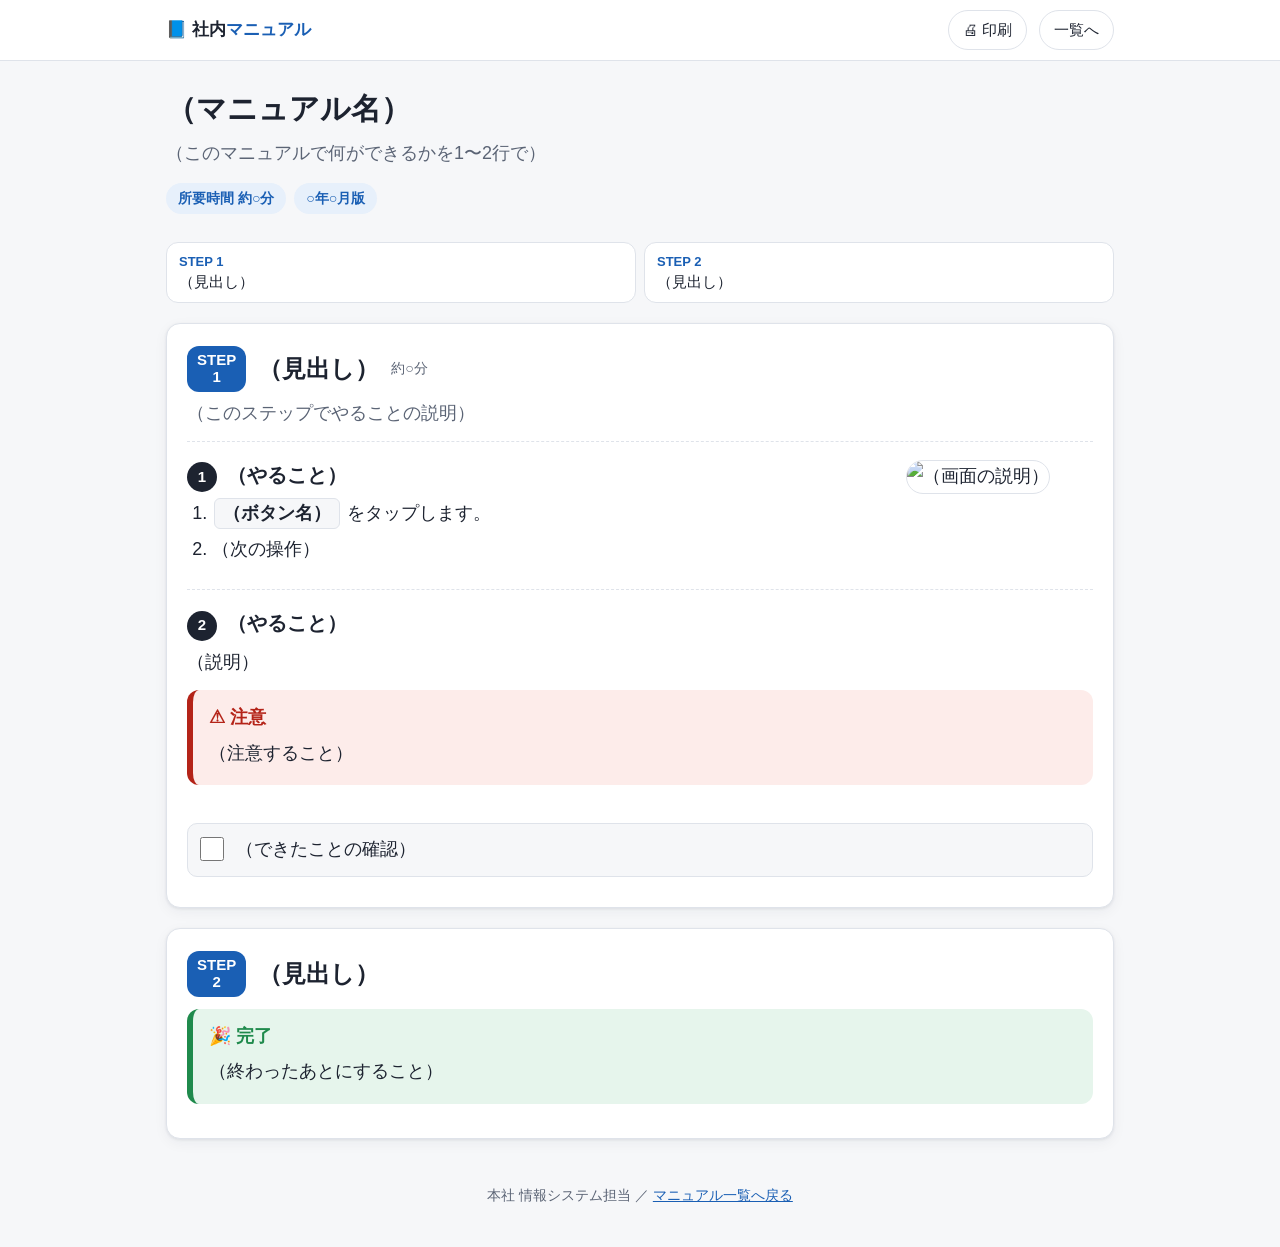
==== _template/index.html @ 0ac0bb73 "社内マニュアル（機種変更マニュアル）を追加 Co-Authored-By: Claude Opus 5.5 <noreply@anthropic.com>" ====
<!doctype html>
<html lang="ja">
<head>
<meta charset="utf-8">
<meta name="viewport" content="width=device-width, initial-scale=1">
<meta name="robots" content="noindex, nofollow">
<title>（マニュアル名）</title>
<link rel="stylesheet" href="../assets/style.css">
</head>
<body>
<!--
  ▼ 新しいマニュアルの作り方 ▼
  1. この「_template」フォルダをコピーし、英数字の名前に変える（例：wifi-settei）
  2. 下の「（ ）」の部分を書きかえる
  3. 手順（<div class="step"> … </div>）は、必要な数だけコピーして増やす
  4. スクリーンショットは同じフォルダに「images」フォルダを作って入れ、
     <figure class="shot"> の中を <img src="images/01.png" alt="説明"> にする
  5. トップの index.html にカードを1つ追加する
-->
<header class="site-head">
  <div class="wrap">
    <a class="logo" href="../index.html">📘 社内<span>マニュアル</span></a>
    <span class="spacer"></span>
    <button class="btn-ghost no-print" id="print-page" type="button">🖨 印刷</button>
    <a class="btn-ghost no-print" href="../index.html">一覧へ</a>
  </div>
</header>

<main class="wrap">
  <div class="hero">
    <h1>（マニュアル名）</h1>
    <p>（このマニュアルで何ができるかを1〜2行で）</p>
    <div class="meta"><span class="chip">所要時間 約○分</span><span class="chip">○年○月版</span></div>
  </div>

  <ul class="toc no-print">
    <li><a href="#s1"><b>STEP 1</b>（見出し）</a></li>
    <li><a href="#s2"><b>STEP 2</b>（見出し）</a></li>
  </ul>

  <section class="section" id="s1">
    <h2><span class="num">STEP<br>1</span>（見出し）<span class="time">約○分</span></h2>
    <p class="lead">（このステップでやることの説明）</p>

    <!-- 手順1つ分（画像あり） -->
    <div class="step">
      <div>
        <h3><span class="n">1</span>（やること）</h3>
        <ol>
          <li><span class="k">（ボタン名）</span> をタップします。</li>
          <li>（次の操作）</li>
        </ol>
      </div>
      <figure class="shot">
        <img src="images/01.png" alt="（画面の説明）">
      </figure>
    </div>

    <!-- 手順1つ分（画像なし） -->
    <div class="step no-shot">
      <div>
        <h3><span class="n">2</span>（やること）</h3>
        <p>（説明）</p>
        <div class="box warn"><span class="ttl">⚠ 注意</span><p>（注意すること）</p></div>
      </div>
    </div>

    <ul class="check">
      <li><label><input type="checkbox" id="c1-1"><span>（できたことの確認）</span></label></li>
    </ul>
  </section>

  <section class="section" id="s2">
    <h2><span class="num">STEP<br>2</span>（見出し）</h2>
    <div class="box ok"><span class="ttl">🎉 完了</span><p>（終わったあとにすること）</p></div>
  </section>
</main>

<footer class="site-foot">本社 情報システム担当 ／ <a href="../index.html">マニュアル一覧へ戻る</a></footer>
<script src="../assets/manual.js"></script>
</body>
</html>
---- assets/style.css ----
/* =========================================================
   社内マニュアル 共通スタイル
   ・文字は大きめ、ボタンは押しやすく
   ・オレンジ＝古いスマホ／青＝新しいスマホ
   ========================================================= */
:root {
  --bg: #f6f7f9;
  --card: #ffffff;
  --text: #1d2330;
  --sub: #5b6475;
  --line: #dfe3ea;
  --brand: #1a5fb4;
  --brand-soft: #e7f0fb;
  --old: #d9640b;        /* 古いスマホ */
  --old-soft: #fff1e5;
  --new: #1a5fb4;        /* 新しいスマホ */
  --new-soft: #e7f0fb;
  --ok: #1f8a4c;
  --ok-soft: #e6f5ec;
  --warn: #b42318;
  --warn-soft: #fdecea;
  --tap: #e5262a;
  --radius: 14px;
  --shadow: 0 1px 3px rgba(20, 30, 50, .08), 0 4px 14px rgba(20, 30, 50, .05);
}
@media (prefers-color-scheme: dark) {
  :root:not([data-theme="light"]) {
    --bg: #14171d; --card: #1d222b; --text: #e8ebf1; --sub: #a3abba; --line: #333a46;
    --brand: #6ea8f0; --brand-soft: #1e2b3d;
    --old: #f39a4f; --old-soft: #33261b; --new: #6ea8f0; --new-soft: #1e2b3d;
    --ok: #5fcf8e; --ok-soft: #19302a; --warn: #f2867d; --warn-soft: #3a2020;
    --shadow: none;
  }
}
:root[data-theme="dark"] {
  --bg: #14171d; --card: #1d222b; --text: #e8ebf1; --sub: #a3abba; --line: #333a46;
  --brand: #6ea8f0; --brand-soft: #1e2b3d;
  --old: #f39a4f; --old-soft: #33261b; --new: #6ea8f0; --new-soft: #1e2b3d;
  --ok: #5fcf8e; --ok-soft: #19302a; --warn: #f2867d; --warn-soft: #3a2020;
  --shadow: none;
}

* { box-sizing: border-box; }
html { scroll-behavior: smooth; scroll-padding-top: 76px; }
body {
  margin: 0;
  background: var(--bg);
  color: var(--text);
  font-family: "BIZ UDPGothic", "Hiragino Kaku Gothic ProN", "Yu Gothic UI", "Meiryo", sans-serif;
  font-size: 18px;
  line-height: 1.75;
  -webkit-text-size-adjust: 100%;
}
a { color: var(--brand); }
img { max-width: 100%; }
.wrap { max-width: 980px; margin: 0 auto; padding: 0 16px; }

/* ---------- ヘッダー ---------- */
.site-head {
  position: sticky; top: 0; z-index: 10;
  background: var(--card); border-bottom: 1px solid var(--line);
}
.site-head .wrap { display: flex; align-items: center; gap: 12px; min-height: 60px; }
.site-head .logo { white-space: nowrap; font-weight: 700; text-decoration: none; color: var(--text); font-size: 17px; }
.site-head .logo span { color: var(--brand); }
.site-head .spacer { flex: 1; }
.btn-ghost {
  border: 1px solid var(--line); background: var(--card); color: var(--text);
  font: inherit; font-size: 15px; padding: 6px 14px; border-radius: 999px; cursor: pointer; text-decoration: none; white-space: nowrap;
}
.btn-ghost:hover { border-color: var(--brand); }

/* ---------- タイトル ---------- */
.hero { padding: 28px 0 8px; }
.hero h1 { font-size: 30px; line-height: 1.35; margin: 0 0 8px; }
.hero p { margin: 0; color: var(--sub); }
.meta { display: flex; flex-wrap: wrap; gap: 8px; margin-top: 14px; }
.chip {
  display: inline-block; font-size: 14px; padding: 3px 12px; border-radius: 999px;
  background: var(--brand-soft); color: var(--brand); font-weight: 700;
}

/* ---------- 目次（ステップ） ---------- */
.toc {
  display: grid; grid-template-columns: repeat(auto-fit, minmax(125px, 1fr)); gap: 8px;
  margin: 20px 0; padding: 0; list-style: none;
}
.toc a {
  display: block; text-decoration: none; color: var(--text);
  background: var(--card); border: 1px solid var(--line); border-radius: 12px;
  padding: 10px 12px; font-size: 15px; line-height: 1.4; height: 100%;
}
.toc a b { display: block; color: var(--brand); font-size: 13px; }
.toc a.done { border-color: var(--ok); background: var(--ok-soft); }
.toc a.done b::after { content: " ✔"; color: var(--ok); }

/* ---------- セクション ---------- */
.section {
  background: var(--card); border-radius: var(--radius); box-shadow: var(--shadow);
  border: 1px solid var(--line); padding: 22px 20px; margin: 20px 0;
}
.section > h2 {
  display: flex; align-items: center; gap: 12px; flex-wrap: wrap;
  font-size: 24px; line-height: 1.4; margin: 0 0 6px;
}
.section > h2 .num {
  flex: none; display: inline-grid; place-items: center;
  min-width: 46px; height: 46px; padding: 0 10px; border-radius: 12px;
  background: var(--brand); color: #fff; font-size: 15px; line-height: 1.1; text-align: center;
}
.section > h2 .time { font-size: 14px; font-weight: 400; color: var(--sub); }
.section > .lead { color: var(--sub); margin: 0 0 12px; }

/* ---------- 手順（1つの操作＝1ブロック） ---------- */
.step {
  display: grid; grid-template-columns: 1fr 230px; gap: 20px; align-items: start;
  padding: 18px 0; border-top: 1px dashed var(--line);
}
.step.no-shot { grid-template-columns: 1fr; }
.step h3 { font-size: 20px; margin: 0 0 6px; line-height: 1.5; display: flex; gap: 10px; align-items: baseline; flex-wrap: wrap; }
.step h3 .n {
  flex: none; display: inline-grid; place-items: center; width: 30px; height: 30px; border-radius: 50%;
  background: var(--text); color: var(--card); font-size: 15px;
}
.step ol, .step ul { margin: 6px 0; padding-left: 1.4em; }
.step li { margin: 4px 0; }
.step p { margin: 6px 0; }
.k { /* 画面のボタン名 */
  display: inline-block; font-weight: 700; padding: 0 8px; margin: 0 2px; border-radius: 6px;
  background: var(--bg); border: 1px solid var(--line); line-height: 1.6;
}
.who { /* どちらのスマホで操作するか */
  display: inline-block; font-size: 14px; font-weight: 700; padding: 2px 10px; border-radius: 6px; color: #fff; white-space: nowrap;
}
.who.old { background: var(--old); }
.who.new { background: var(--new); }
.who.both { background: linear-gradient(90deg, var(--old) 50%, var(--new) 50%); }

@media (max-width: 680px) {
  .hero h1 { font-size: 25px; }
  .step { grid-template-columns: 1fr; }
  .step .shot { justify-self: center; }
  .section { padding: 18px 14px; }
  .site-head .wrap { gap: 6px; }
  .btn-ghost { font-size: 13px; padding: 5px 10px; }
}

/* ---------- 注意・ヒント ---------- */
.box { border-radius: 12px; padding: 12px 16px; margin: 12px 0; border-left: 6px solid; }
.box p { margin: 4px 0; }
.box ul { margin: 4px 0; padding-left: 1.3em; }
.box .ttl { font-weight: 700; display: block; }
.box.warn { background: var(--warn-soft); border-color: var(--warn); }
.box.warn .ttl { color: var(--warn); }
.box.ok { background: var(--ok-soft); border-color: var(--ok); }
.box.ok .ttl { color: var(--ok); }
.box.info { background: var(--brand-soft); border-color: var(--brand); }
.box.info .ttl { color: var(--brand); }
.box.hq { background: var(--bg); border: 2px dashed var(--sub); border-left-width: 2px; }

/* ---------- チェックリスト ---------- */
.check { list-style: none; padding: 0 !important; margin: 8px 0; }
.check li { margin: 0 0 8px !important; }
.check label {
  display: flex; gap: 12px; align-items: flex-start; cursor: pointer;
  background: var(--bg); border: 1px solid var(--line); border-radius: 10px; padding: 10px 12px;
}
.check input { width: 24px; height: 24px; margin: 3px 0 0; flex: none; accent-color: var(--ok); }
.check input:checked + span { color: var(--sub); text-decoration: line-through; }
.check label:has(input:checked) { background: var(--ok-soft); border-color: var(--ok); }

/* ---------- 用意するもの ---------- */
.items { display: grid; grid-template-columns: repeat(auto-fit, minmax(190px, 1fr)); gap: 10px; margin: 10px 0; }
.items div { background: var(--bg); border: 1px solid var(--line); border-radius: 12px; padding: 12px; font-size: 16px; line-height: 1.5; }
.items .ic { font-size: 28px; display: block; }

/* ---------- 困ったとき ---------- */
details { border: 1px solid var(--line); border-radius: 10px; margin: 8px 0; background: var(--bg); }
summary { cursor: pointer; padding: 12px 14px; font-weight: 700; }
details > div { padding: 0 16px 12px; }

/* ---------- 一覧ページのカード ---------- */
.search { width: 100%; font: inherit; padding: 12px 16px; border: 1px solid var(--line); border-radius: 12px; background: var(--card); color: var(--text); }
.cards { display: grid; grid-template-columns: repeat(auto-fill, minmax(270px, 1fr)); gap: 14px; margin: 18px 0 40px; }
.card {
  display: flex; flex-direction: column; gap: 6px; text-decoration: none; color: var(--text);
  background: var(--card); border: 1px solid var(--line); border-radius: var(--radius); padding: 18px; box-shadow: var(--shadow);
}
.card:hover { border-color: var(--brand); }
.card .cat { font-size: 13px; color: var(--brand); font-weight: 700; }
.card h2 { font-size: 20px; margin: 0; line-height: 1.4; }
.card p { margin: 0; color: var(--sub); font-size: 15px; line-height: 1.6; }
.card .foot { margin-top: auto; padding-top: 8px; font-size: 13px; color: var(--sub); }
.card.soon { opacity: .55; pointer-events: none; }

.site-foot { color: var(--sub); font-size: 14px; padding: 24px 0 40px; text-align: center; }

/* =========================================================
   スマホ画面のイメージ（スクリーンショット代わり）
   実機のスクリーンショットに差し替える場合は
   <figure class="shot"> の中を <img src="..."> にするだけでOK
   ========================================================= */
.shot { margin: 0; text-align: center; }
.shot figcaption { font-size: 14px; margin-bottom: 6px; }
.shot img { width: 220px; border-radius: 22px; border: 1px solid var(--line); }
.phone {
  width: 220px; height: 420px; margin: 0 auto; position: relative; overflow: hidden;
  border: 9px solid #1f2229; border-radius: 30px; background: #fff; color: #1f2229;
  font-family: "Yu Gothic UI", "Meiryo", sans-serif; font-size: 12px; line-height: 1.45; text-align: left;
  box-shadow: 0 6px 16px rgba(0,0,0,.15);
}
.phone.old { border-color: #3a2a1d; }
.phone .sb { display: flex; justify-content: space-between; padding: 4px 12px 2px; font-size: 10px; color: #666; }
.phone .app { padding: 8px 12px; font-weight: 700; font-size: 14px; border-bottom: 1px solid #eee; display: flex; align-items: center; gap: 6px; }
.phone .app.line { background: #06c755; color: #fff; border: 0; }
.phone .body { padding: 10px 12px; }
.phone .big { font-size: 17px; font-weight: 700; margin: 14px 0 6px; line-height: 1.35; }
.phone .muted { color: #777; font-size: 11px; }
.phone .row { padding: 9px 10px; border-bottom: 1px solid #f0f0f0; display: flex; align-items: center; gap: 8px; }
.phone .row .ico { width: 22px; height: 22px; border-radius: 6px; background: #e8ecf3; flex: none; display: grid; place-items: center; font-size: 12px; }
.phone .row small { display: block; color: #888; font-size: 10px; }
.phone .pill {
  display: block; text-align: center; padding: 8px 10px; margin: 8px 0; border-radius: 999px;
  background: #1a5fb4; color: #fff; font-weight: 700;
}
.phone .pill.line { background: #06c755; }
.phone .pill.light { background: #eef2f8; color: #1a5fb4; }
.phone .bottom { position: absolute; left: 12px; right: 12px; bottom: 14px; }
.phone .bottom.split { display: flex; justify-content: space-between; align-items: center; }
.phone .tabs { position: absolute; left: 0; right: 0; bottom: 0; display: flex; border-top: 1px solid #eee; background: #fafafa; }
.phone .tabs span { flex: 1; text-align: center; padding: 8px 0; font-size: 10px; color: #888; }
.phone .tabs span.on { color: #1f2229; font-weight: 700; }
.phone .center { text-align: center; }
.phone .qr {
  width: 110px; height: 110px; margin: 10px auto; background:
    conic-gradient(from 90deg at 2px 2px, #0000 25%, #1f2229 0) 0 0/14px 14px,
    repeating-linear-gradient(45deg, #1f2229 0 4px, #fff 4px 9px);
  border: 8px solid #fff; outline: 2px solid #1f2229;
}
.phone .cam {
  width: 130px; height: 130px; margin: 14px auto; border-radius: 12px; background: #2a2e36; position: relative;
}
.phone .cam::before { content: ""; position: absolute; inset: 22px; border: 3px solid #fff; border-radius: 10px; }
.phone .tick { display: inline-grid; place-items: center; width: 16px; height: 16px; border-radius: 4px; background: #1a5fb4; color: #fff; font-size: 10px; flex: none; }
.phone .bar { height: 8px; background: #e8ecf3; border-radius: 99px; overflow: hidden; margin: 10px 0 4px; }
.phone .bar i { display: block; height: 100%; width: 62%; background: #1a5fb4; }
.phone .avatar { width: 26px; height: 26px; border-radius: 50%; background: #9db8e0; display: inline-block; }
.phone .grid { display: grid; grid-template-columns: repeat(3, 1fr); gap: 3px; margin-top: 8px; }
.phone .grid i { aspect-ratio: 1; background: #cfd9e6; border-radius: 2px; }
.phone .grid i:nth-child(3n) { background: #e7d6c3; }
.phone .grid i:nth-child(4n) { background: #c9e2cf; }
.phone .input { border: 1px solid #ccd; border-radius: 6px; padding: 7px 8px; margin: 6px 0; color: #999; }
.phone .dots { display: flex; justify-content: center; gap: 8px; margin: 14px 0; }
.phone .dots i { width: 14px; height: 14px; border-radius: 50%; border: 2px solid #1f2229; }
.phone .dots i.f { background: #1f2229; }

/* タップする場所（赤い枠） */
.phone .tap { outline: 3px solid var(--tap); outline-offset: 1px; border-radius: 8px; position: relative; animation: blink 1.6s ease-in-out infinite; }
.phone .tap::after {
  content: "タップ"; position: absolute; right: -2px; top: -14px;
  background: var(--tap); color: #fff; font-size: 9px; font-weight: 700; padding: 1px 6px; border-radius: 99px; line-height: 1.5;
}
.phone .tap.lbl-left::after { right: auto; left: -2px; }
@keyframes blink { 50% { outline-color: rgba(229, 38, 42, .35); } }
@media (prefers-reduced-motion: reduce) { .phone .tap { animation: none; } }

/* ---------- 印刷 ---------- */
@media print {
  body { background: #fff; font-size: 13px; }
  .site-head, .toc, .no-print { display: none !important; }
  .section { box-shadow: none; break-inside: auto; padding: 10px 0; border: 0; border-top: 2px solid #000; border-radius: 0; }
  .step { break-inside: avoid; grid-template-columns: 1fr 170px; }
  .phone { width: 160px; height: 305px; font-size: 9px; box-shadow: none; transform: none; }
  .phone .tap { animation: none; }
  details { border: 0; } details > div { display: block; }
}
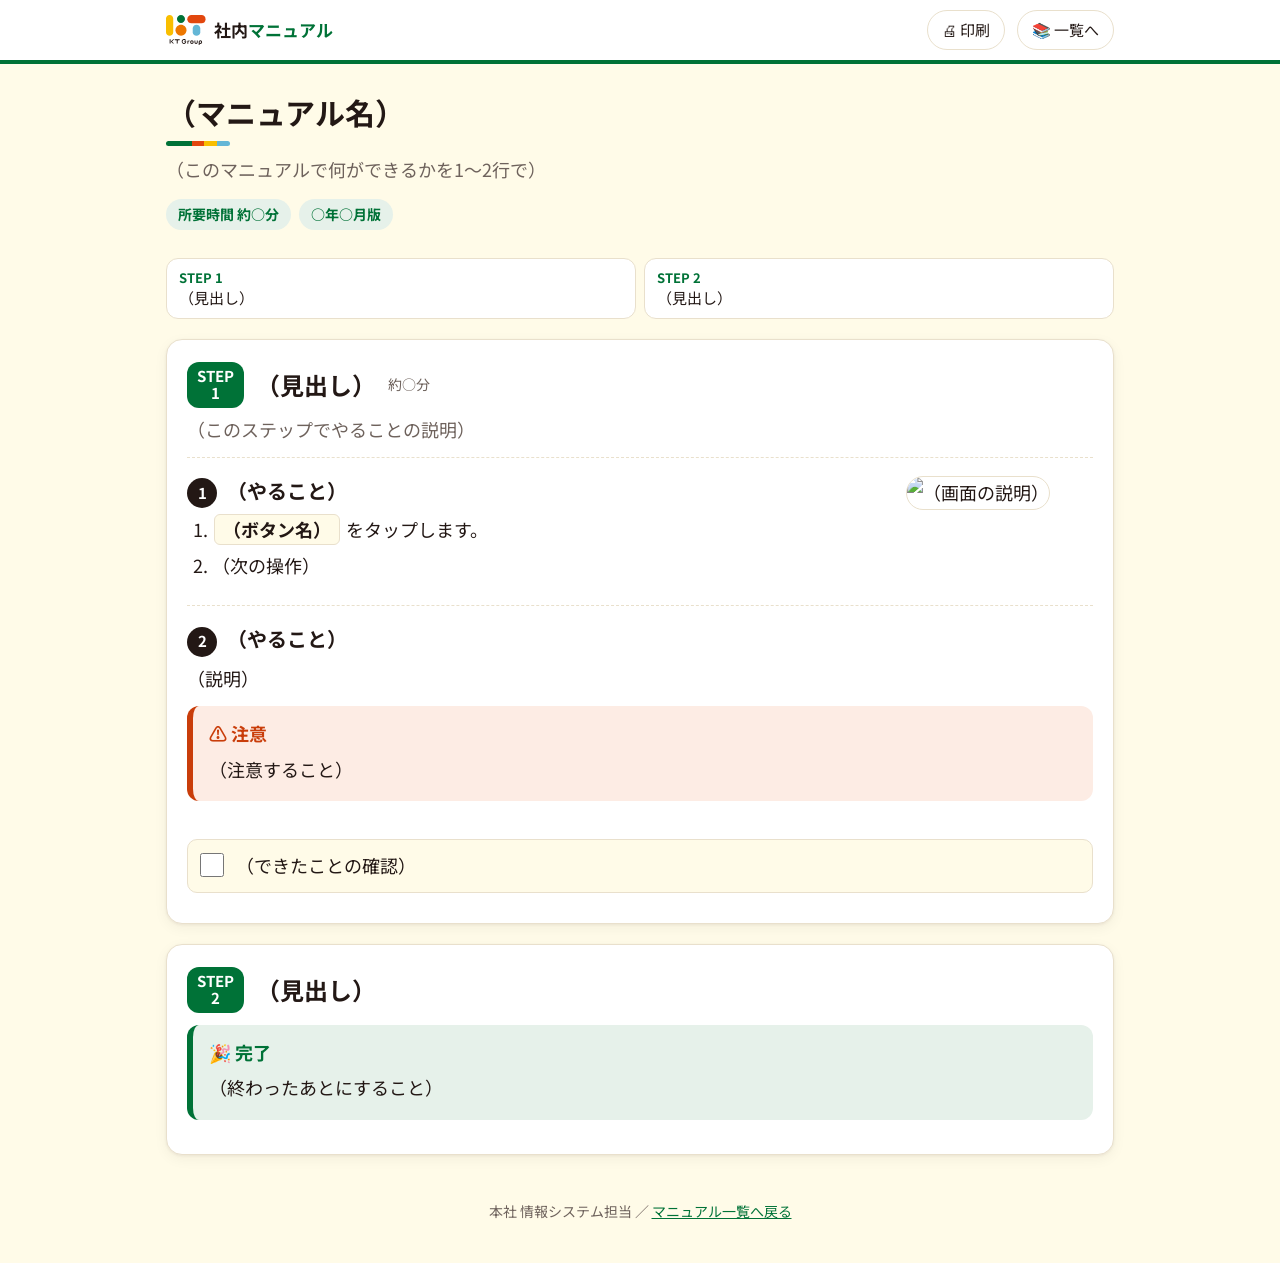
==== commit 45600975: "サイト全体を会社の色（KTカラー）に変更し、ロゴとアイコンを追加 - 背景クリーム・メイン緑・強調の朱、文字は Noto Sans JP（会社のホームページと同じ） - ヘッダーに KTグループのロゴ" ====
--- a/_template/index.html
+++ b/_template/index.html
@@ -5,24 +5,24 @@
 <meta name="viewport" content="width=device-width, initial-scale=1">
 <meta name="robots" content="noindex, nofollow">
 <title>（マニュアル名）</title>
-<link rel="stylesheet" href="../assets/style.css">
+<link rel="stylesheet" href="../../assets/style.css">
 </head>
 <body>
 <!--
   ▼ 新しいマニュアルの作り方 ▼
-  1. この「_template」フォルダをコピーし、英数字の名前に変える（例：wifi-settei）
+  1. この「_template」フォルダを「manuals」フォルダの中にコピーし、英数字の名前に変える（例：manuals/virusbuster-koshin）
   2. 下の「（ ）」の部分を書きかえる
   3. 手順（<div class="step"> … </div>）は、必要な数だけコピーして増やす
-  4. スクリーンショットは同じフォルダに「images」フォルダを作って入れ、
+  4. 画面写真はそのフォルダの中に「images」フォルダを作って入れ、
      <figure class="shot"> の中を <img src="images/01.png" alt="説明"> にする
   5. トップの index.html にカードを1つ追加する
 -->
 <header class="site-head">
   <div class="wrap">
-    <a class="logo" href="../index.html">📘 社内<span>マニュアル</span></a>
+    <a class="logo" href="../../index.html"><img class="logo-img" src="../../assets/kt-logo.svg" alt="KTグループ">社内<span>マニュアル</span></a>
     <span class="spacer"></span>
     <button class="btn-ghost no-print" id="print-page" type="button">🖨 印刷</button>
-    <a class="btn-ghost no-print" href="../index.html">一覧へ</a>
+    <a class="btn-ghost no-print" href="../../index.html">📚 一覧へ</a>
   </div>
 </header>
 
@@ -76,7 +76,7 @@
   </section>
 </main>
 
-<footer class="site-foot">本社 情報システム担当 ／ <a href="../index.html">マニュアル一覧へ戻る</a></footer>
-<script src="../assets/manual.js"></script>
+<footer class="site-foot">本社 情報システム担当 ／ <a href="../../index.html">マニュアル一覧へ戻る</a></footer>
+<script src="../../assets/manual.js"></script>
 </body>
 </html>
--- a/assets/style.css
+++ b/assets/style.css
@@ -3,40 +3,50 @@
    ・文字は大きめ、ボタンは押しやすく
    ・オレンジ＝古いスマホ／青＝新しいスマホ
    ========================================================= */
+@import url("https://fonts.googleapis.com/css2?family=Noto+Sans+JP:wght@400;700&family=Outfit:wght@500;700&display=swap");
+
+/* 会社の色（KTカラー：https://kt-group.jp と同じ）
+   緑 #007237（メイン）／朱 #E2470E（強調）／黄 #F9BE00・オレンジ #ED7700・水色 #64B6D6（区分け） */
 :root {
-  --bg: #f6f7f9;
+  --bg: #FFFBE8;         /* クリーム色 */
   --card: #ffffff;
-  --text: #1d2330;
-  --sub: #5b6475;
-  --line: #dfe3ea;
-  --brand: #1a5fb4;
-  --brand-soft: #e7f0fb;
-  --old: #d9640b;        /* 古いスマホ */
-  --old-soft: #fff1e5;
-  --new: #1a5fb4;        /* 新しいスマホ */
-  --new-soft: #e7f0fb;
-  --ok: #1f8a4c;
-  --ok-soft: #e6f5ec;
-  --warn: #b42318;
-  --warn-soft: #fdecea;
-  --tap: #e5262a;
-  --radius: 14px;
-  --shadow: 0 1px 3px rgba(20, 30, 50, .08), 0 4px 14px rgba(20, 30, 50, .05);
+  --text: #231815;
+  --sub: #6E625C;
+  --line: #e9e0cc;
+  --brand: #007237;      /* 緑 */
+  --brand-soft: #e6f1ea;
+  --accent: #E2470E;     /* 朱 */
+  --old: #C96300;        /* 古い機器（KTオレンジ。白い文字が読める濃さ） */
+  --old-soft: #fff1e0;
+  --new: #2A7FA6;        /* 新しい機器（KT水色。白い文字が読める濃さ） */
+  --new-soft: #e5f3f9;
+  --info: #2A7FA6;
+  --info-soft: #e5f3f9;
+  --ok: #007237;
+  --ok-soft: #e6f1ea;
+  --warn: #C93D0A;       /* 朱（文字が読める濃さ） */
+  --warn-soft: #fdece4;
+  --tap: #E2470E;
+  --c-green: #007237; --c-orange: #ED7700; --c-yellow: #F9BE00; --c-sky: #64B6D6;
+  --radius: 16px;
+  --shadow: 0 1px 3px rgba(35, 24, 21, .06), 0 4px 14px rgba(35, 24, 21, .05);
 }
 @media (prefers-color-scheme: dark) {
   :root:not([data-theme="light"]) {
-    --bg: #14171d; --card: #1d222b; --text: #e8ebf1; --sub: #a3abba; --line: #333a46;
-    --brand: #6ea8f0; --brand-soft: #1e2b3d;
-    --old: #f39a4f; --old-soft: #33261b; --new: #6ea8f0; --new-soft: #1e2b3d;
-    --ok: #5fcf8e; --ok-soft: #19302a; --warn: #f2867d; --warn-soft: #3a2020;
+    --bg: #1a1714; --card: #24201c; --text: #f3ece4; --sub: #b3a89f; --line: #3b342d;
+    --brand: #4fbf7f; --brand-soft: #18301f; --accent: #ff7a45;
+    --old: #f39a4f; --old-soft: #33261b; --new: #6cc0e0; --new-soft: #17303a;
+    --info: #6cc0e0; --info-soft: #17303a;
+    --ok: #4fbf7f; --ok-soft: #18301f; --warn: #ff8a5c; --warn-soft: #3a2218; --tap: #ff7a45;
     --shadow: none;
   }
 }
 :root[data-theme="dark"] {
-  --bg: #14171d; --card: #1d222b; --text: #e8ebf1; --sub: #a3abba; --line: #333a46;
-  --brand: #6ea8f0; --brand-soft: #1e2b3d;
-  --old: #f39a4f; --old-soft: #33261b; --new: #6ea8f0; --new-soft: #1e2b3d;
-  --ok: #5fcf8e; --ok-soft: #19302a; --warn: #f2867d; --warn-soft: #3a2020;
+  --bg: #1a1714; --card: #24201c; --text: #f3ece4; --sub: #b3a89f; --line: #3b342d;
+  --brand: #4fbf7f; --brand-soft: #18301f; --accent: #ff7a45;
+  --old: #f39a4f; --old-soft: #33261b; --new: #6cc0e0; --new-soft: #17303a;
+  --info: #6cc0e0; --info-soft: #17303a;
+  --ok: #4fbf7f; --ok-soft: #18301f; --warn: #ff8a5c; --warn-soft: #3a2218; --tap: #ff7a45;
   --shadow: none;
 }
 
@@ -46,7 +56,7 @@
   margin: 0;
   background: var(--bg);
   color: var(--text);
-  font-family: "BIZ UDPGothic", "Hiragino Kaku Gothic ProN", "Yu Gothic UI", "Meiryo", sans-serif;
+  font-family: "Noto Sans JP", "BIZ UDPGothic", "Hiragino Kaku Gothic ProN", "Yu Gothic UI", "Meiryo", sans-serif;
   font-size: 18px;
   line-height: 1.75;
   -webkit-text-size-adjust: 100%;
@@ -58,21 +68,24 @@
 /* ---------- ヘッダー ---------- */
 .site-head {
   position: sticky; top: 0; z-index: 10;
-  background: var(--card); border-bottom: 1px solid var(--line);
+  background: var(--card); border-bottom: 4px solid var(--brand);
 }
 .site-head .wrap { display: flex; align-items: center; gap: 12px; min-height: 60px; }
-.site-head .logo { white-space: nowrap; font-weight: 700; text-decoration: none; color: var(--text); font-size: 17px; }
+.site-head .logo { white-space: nowrap; font-weight: 700; text-decoration: none; color: var(--text); font-size: 17px; display: inline-flex; align-items: center; }
+.site-head .logo-img { height: 30px; width: auto; display: block; margin-right: 8px; }
 .site-head .logo span { color: var(--brand); }
 .site-head .spacer { flex: 1; }
 .btn-ghost {
   border: 1px solid var(--line); background: var(--card); color: var(--text);
   font: inherit; font-size: 15px; padding: 6px 14px; border-radius: 999px; cursor: pointer; text-decoration: none; white-space: nowrap;
 }
-.btn-ghost:hover { border-color: var(--brand); }
+.btn-ghost:hover { border-color: var(--brand); color: var(--brand); }
+#reset-check { white-space: normal; text-align: left; border-radius: 14px; }
 
 /* ---------- タイトル ---------- */
 .hero { padding: 28px 0 8px; }
 .hero h1 { font-size: 30px; line-height: 1.35; margin: 0 0 8px; }
+.hero h1::after { content: ""; display: block; width: 64px; height: 5px; border-radius: 99px; margin-top: 8px; background: linear-gradient(90deg, var(--c-green) 0 40%, var(--accent) 40% 60%, var(--c-yellow) 60% 80%, var(--c-sky) 80%); }
 .hero p { margin: 0; color: var(--sub); }
 .meta { display: flex; flex-wrap: wrap; gap: 8px; margin-top: 14px; }
 .chip {
@@ -154,8 +167,8 @@
 .box.warn .ttl { color: var(--warn); }
 .box.ok { background: var(--ok-soft); border-color: var(--ok); }
 .box.ok .ttl { color: var(--ok); }
-.box.info { background: var(--brand-soft); border-color: var(--brand); }
-.box.info .ttl { color: var(--brand); }
+.box.info { background: var(--info-soft); border-color: var(--info); }
+.box.info .ttl { color: var(--info); }
 .box.hq { background: var(--bg); border: 2px dashed var(--sub); border-left-width: 2px; }
 
 /* ---------- チェックリスト ---------- */
@@ -186,12 +199,43 @@
   display: flex; flex-direction: column; gap: 6px; text-decoration: none; color: var(--text);
   background: var(--card); border: 1px solid var(--line); border-radius: var(--radius); padding: 18px; box-shadow: var(--shadow);
 }
-.card:hover { border-color: var(--brand); }
-.card .cat { font-size: 13px; color: var(--brand); font-weight: 700; }
+.card { position: relative; border-top: 6px solid var(--band, var(--c-green)); }
+.card:hover { border-color: var(--brand); border-top-color: var(--band, var(--c-green)); transform: translateY(-2px); }
+.card { transition: transform .15s, border-color .15s; }
+.card .card-ic {
+  display: inline-grid; place-items: center; width: 48px; height: 48px; border-radius: 14px; font-size: 26px; line-height: 1;
+  background: color-mix(in srgb, var(--band, var(--c-green)) 18%, var(--card)); margin-bottom: 4px;
+}
+.card.c-phone { --band: var(--c-sky); }
+.card.c-print { --band: var(--c-orange); }
+.card.c-care  { --band: var(--c-yellow); }
+.card.c-pc    { --band: var(--c-green); }
+.card.soon    { --band: var(--line); }
+@media (prefers-reduced-motion: reduce) { .card, .card:hover { transition: none; transform: none; } }
+.card .cat { font-size: 13px; color: var(--sub); font-weight: 700; }
 .card h2 { font-size: 20px; margin: 0; line-height: 1.4; }
 .card p { margin: 0; color: var(--sub); font-size: 15px; line-height: 1.6; }
 .card .foot { margin-top: auto; padding-top: 8px; font-size: 13px; color: var(--sub); }
 .card.soon { opacity: .55; pointer-events: none; }
+
+/* ---------- 一覧ページの絞り込みボタン（会社の色：緑） ---------- */
+.filters { display: grid; gap: 10px; margin: 14px 0 0; }
+.filters[hidden], .filter-note[hidden] { display: none; }
+.filter-row { display: flex; flex-wrap: wrap; align-items: center; gap: 8px; }
+.filter-label { flex: 0 0 4.2em; font-size: 14px; font-weight: 700; color: var(--sub); }
+.filter-btn {
+  font: inherit; font-size: 15px; line-height: 1.3; min-height: 40px; padding: 7px 14px;
+  border: 1px solid var(--line); border-radius: 999px; background: var(--card); color: var(--text); cursor: pointer;
+}
+.filter-btn:hover { border-color: var(--brand); }
+.filter-btn[aria-pressed="true"] { background: var(--brand); border-color: var(--brand); color: #fff; font-weight: 700; }
+:root[data-theme="dark"] .filter-btn[aria-pressed="true"] { color: #10170f; }
+@media (prefers-color-scheme: dark) { :root:not([data-theme="light"]) .filter-btn[aria-pressed="true"] { color: #10170f; } }
+.filter-btn:focus-visible { outline: 3px solid var(--brand-soft); outline-offset: 2px; }
+.filter-note { margin: 12px 0 0; padding: 10px 14px; border-radius: 12px; background: var(--brand-soft); color: var(--text); font-size: 15px; }
+@media (max-width: 480px) { .filter-label { flex-basis: 100%; } }
+.site-foot .admin-link { margin-top: 8px; font-size: 13px; }
+.site-foot .admin-link a { color: var(--sub); }
 
 .site-foot { color: var(--sub); font-size: 14px; padding: 24px 0 40px; text-align: center; }
 
@@ -261,7 +305,7 @@
   background: var(--tap); color: #fff; font-size: 9px; font-weight: 700; padding: 1px 6px; border-radius: 99px; line-height: 1.5;
 }
 .phone .tap.lbl-left::after { right: auto; left: -2px; }
-@keyframes blink { 50% { outline-color: rgba(229, 38, 42, .35); } }
+@keyframes blink { 50% { outline-color: rgba(226, 71, 14, .35); } }
 @media (prefers-reduced-motion: reduce) { .phone .tap { animation: none; } }
 
 /* ---------- 印刷 ---------- */
@@ -274,3 +318,41 @@
   .phone .tap { animation: none; }
   details { border: 0; } details > div { display: block; }
 }
+
+/* ---------- 説明用のイラスト（SVG） ---------- */
+.illust svg { width: 230px; height: auto; background: #fff; border-radius: 16px; border: 1px solid var(--line); display: block; margin: 0 auto; }
+.illust .t { font-family: "Yu Gothic UI", "Meiryo", sans-serif; font-size: 12px; fill: #1f2229; }
+.illust .t.b { font-weight: 700; font-size: 13px; }
+.illust .t.s { font-size: 11px; }
+.illust .t.sub { fill: #6b7280; }
+.illust .t.red { fill: #E2470E; font-weight: 700; }
+.illust .box-out { fill: #f1f3f6; stroke: #6b7280; stroke-width: 1.5; }
+.illust .box-in { fill: #fff; stroke: #1a5fb4; stroke-width: 1.5; }
+.illust .body { fill: #1f2229; }
+.illust .screen { fill: #dfe8f5; }
+.illust .tray { fill: #c9ced6; stroke: #8a919c; stroke-width: 1; }
+.illust .slot { fill: #eef0f3; stroke: #8a919c; }
+.illust .sim { fill: #fff; stroke: #1f2229; stroke-width: 1.5; }
+.illust .gold { fill: #e3b341; stroke: #a07a1c; }
+.illust .pin { fill: none; stroke: #4b5563; stroke-width: 2; }
+.illust .arrow { fill: none; stroke: #1f2229; stroke-width: 1.5; }
+.illust .ring { fill: none; stroke: #E2470E; stroke-width: 3; }
+@media print { .illust svg { width: 170px; } }
+
+/* ---------- とても狭い画面への対応 ---------- */
+.phone { max-width: 100%; }
+.illust svg, .shot img { max-width: 100%; }
+@media (max-width: 380px) {
+  .wrap { padding: 0 10px; }
+  .section { padding: 16px 10px; }
+  .site-head .logo { font-size: 15px; }
+  #print-page { display: none; }
+}
+
+/* ---------- 暗い画面：明るい色の上は濃い文字にする ---------- */
+@media (prefers-color-scheme: dark) {
+  :root:not([data-theme="light"]) .who,
+  :root:not([data-theme="light"]) .section > h2 .num { color: #1a1714; }
+}
+:root[data-theme="dark"] .who,
+:root[data-theme="dark"] .section > h2 .num { color: #1a1714; }
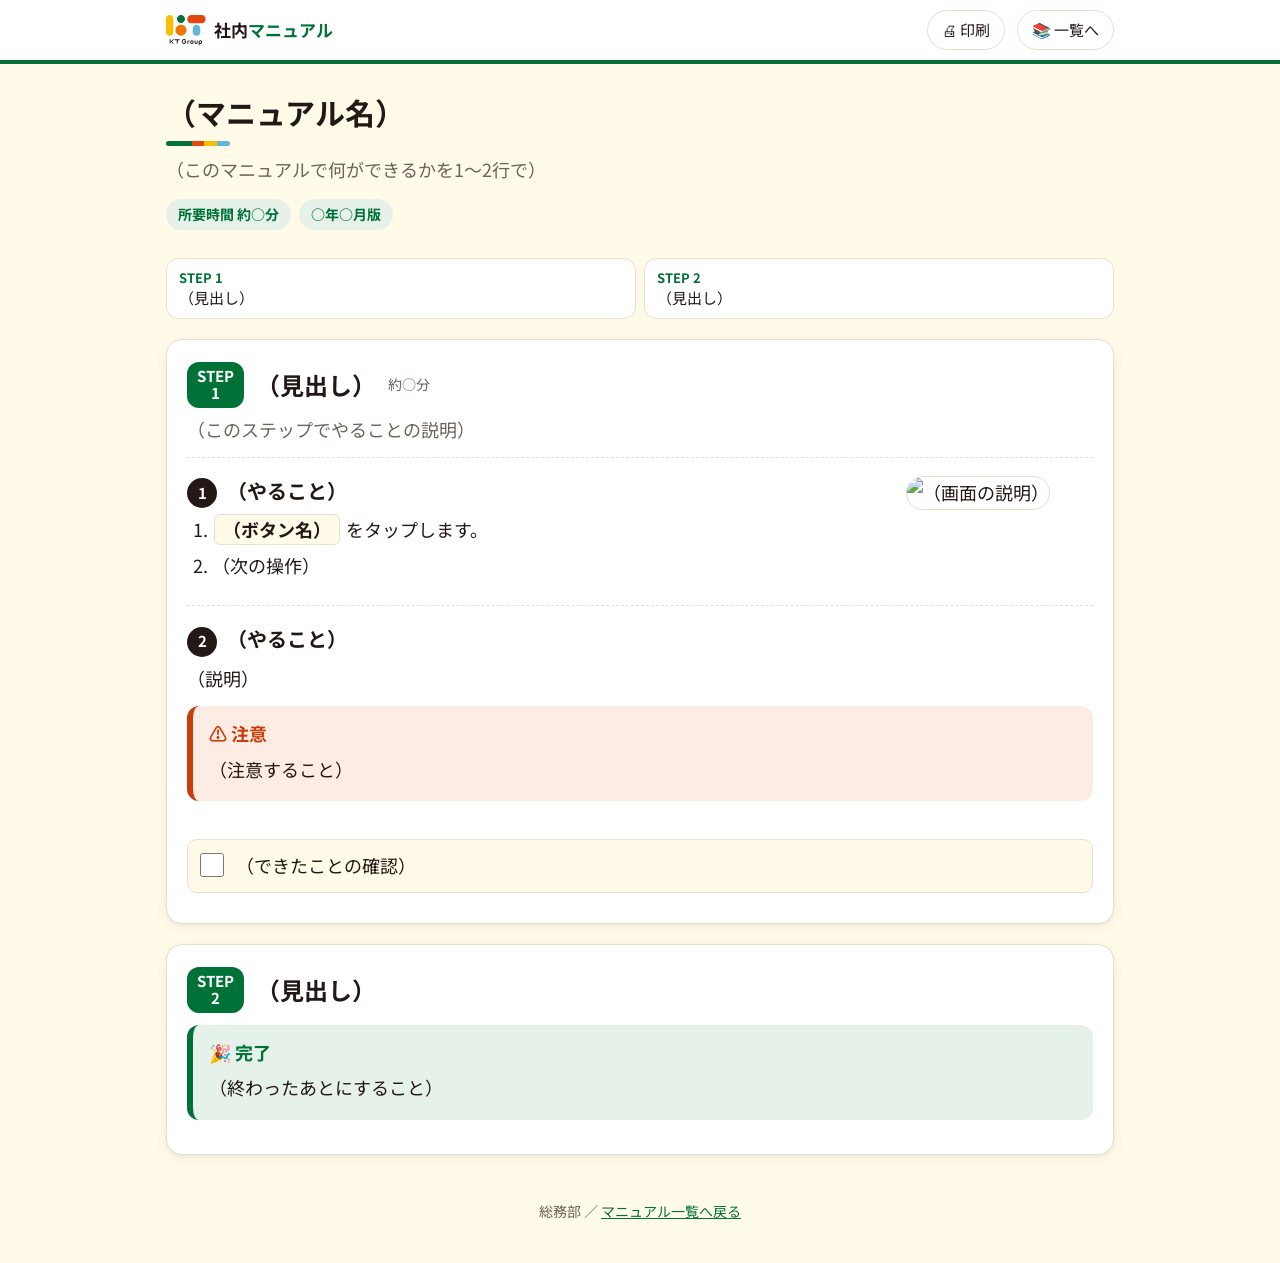
==== commit dbf8bb55: "全マニュアルとひな形の問い合わせ先を「総務部」に変更 Co-Authored-By: Claude Opus 5.5 <noreply@anthropic.com>" ====
--- a/_template/index.html
+++ b/_template/index.html
@@ -76,7 +76,7 @@
   </section>
 </main>
 
-<footer class="site-foot">本社 情報システム担当 ／ <a href="../../index.html">マニュアル一覧へ戻る</a></footer>
+<footer class="site-foot">総務部 ／ <a href="../../index.html">マニュアル一覧へ戻る</a></footer>
 <script src="../../assets/manual.js"></script>
 </body>
 </html>
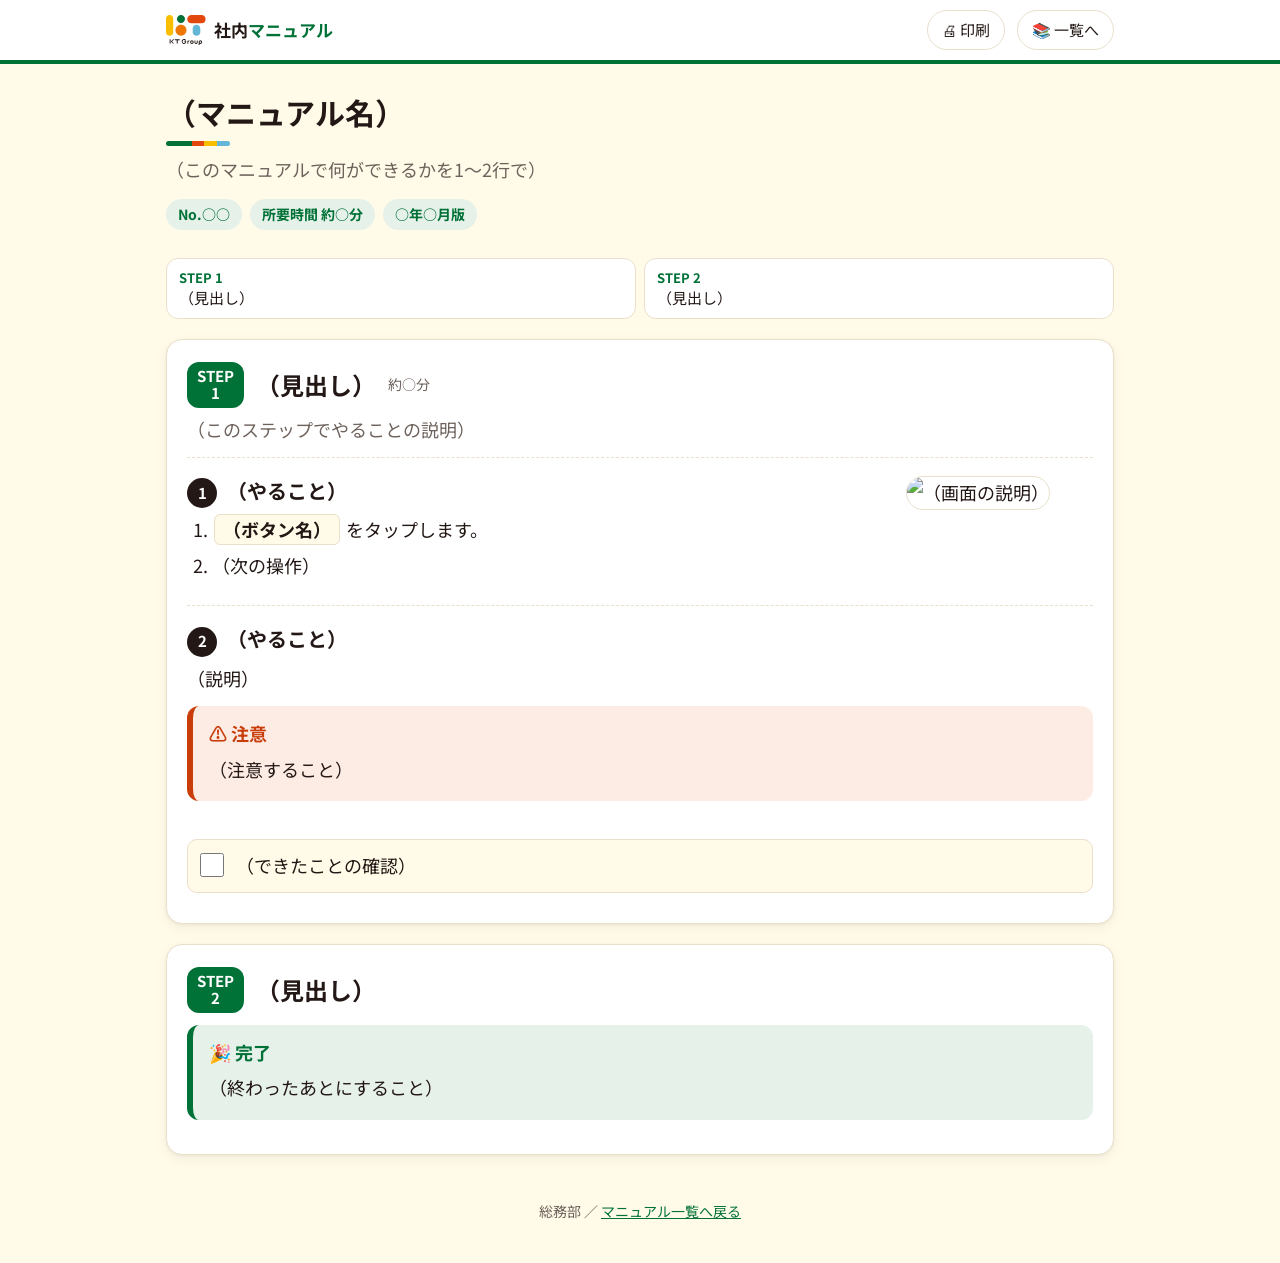
==== commit e28f7d62: "TAISマニュアルを新規登録・修正に分けて更新し、全マニュアルに番号を付けて番号で検索できるようにした Co-Authored-By: Claude Opus 5.5 <noreply@anthrop" ====
--- a/_template/index.html
+++ b/_template/index.html
@@ -15,7 +15,7 @@
   3. 手順（<div class="step"> … </div>）は、必要な数だけコピーして増やす
   4. 画面写真はそのフォルダの中に「images」フォルダを作って入れ、
      <figure class="shot"> の中を <img src="images/01.png" alt="説明"> にする
-  5. トップの index.html にカードを1つ追加する
+  5. トップの index.html にカードを1つ追加する（番号はトップのカードと同じにする）
 -->
 <header class="site-head">
   <div class="wrap">
@@ -30,7 +30,7 @@
   <div class="hero">
     <h1>（マニュアル名）</h1>
     <p>（このマニュアルで何ができるかを1〜2行で）</p>
-    <div class="meta"><span class="chip">所要時間 約○分</span><span class="chip">○年○月版</span></div>
+    <div class="meta"><span class="chip">No.○○</span><span class="chip">所要時間 約○分</span><span class="chip">○年○月版</span></div>
   </div>
 
   <ul class="toc no-print">
--- a/assets/style.css
+++ b/assets/style.css
@@ -356,3 +356,10 @@
 }
 :root[data-theme="dark"] .who,
 :root[data-theme="dark"] .section > h2 .num { color: #1a1714; }
+
+/* ---------- マニュアル番号（一覧のカード右上） ---------- */
+.card .no {
+  position: absolute; top: 14px; right: 14px;
+  padding: 1px 10px; border-radius: 99px; border: 1px solid var(--line);
+  background: var(--bg); color: var(--sub); font-size: 13px; font-weight: 700; letter-spacing: .02em;
+}
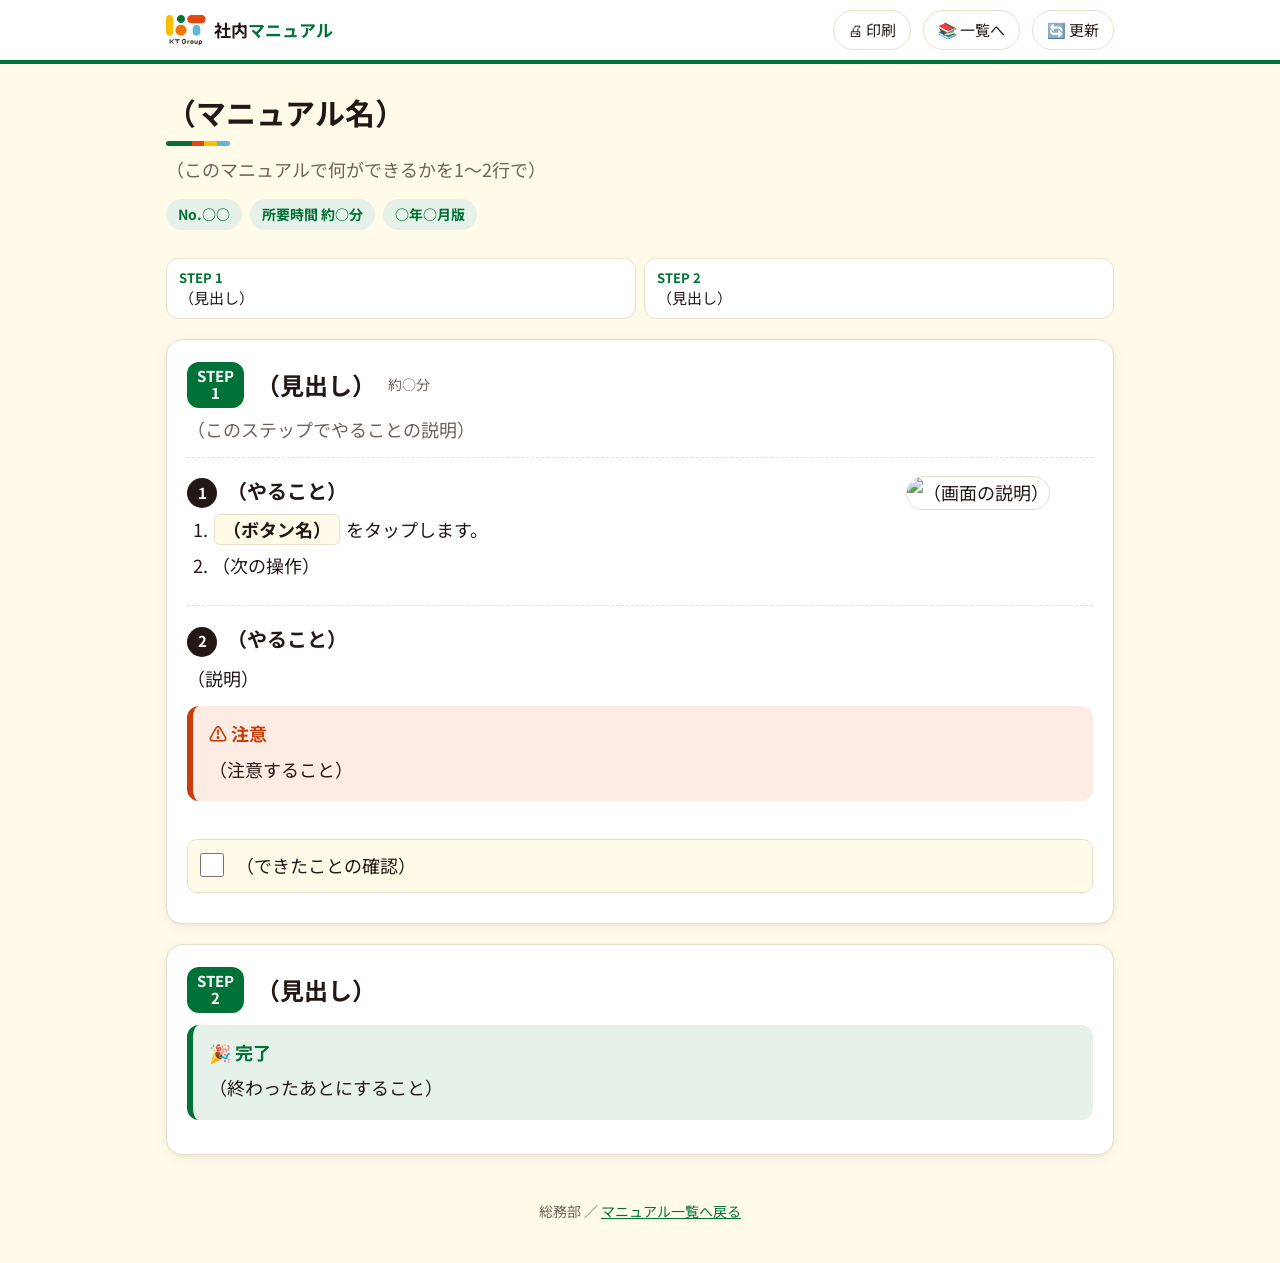
==== commit b1bb12fc: "全マニュアルに「更新」ボタン（チェックを外して読み込み直す）を追加、No.01 機種変更マニュアルを修正 - 右上に🔄更新ボタン（チェックの保存を消して再読み込み）。狭い画面ではヘッダーを小さく - " ====
--- a/_template/index.html
+++ b/_template/index.html
@@ -23,6 +23,7 @@
     <span class="spacer"></span>
     <button class="btn-ghost no-print" id="print-page" type="button">🖨 印刷</button>
     <a class="btn-ghost no-print" href="../../index.html">📚 一覧へ</a>
+    <button class="btn-ghost no-print" id="refresh-page" type="button" title="チェックを外して、ページを読み込み直します">🔄 更新</button>
   </div>
 </header>
 
--- a/assets/style.css
+++ b/assets/style.css
@@ -363,3 +363,17 @@
   padding: 1px 10px; border-radius: 99px; border: 1px solid var(--line);
   background: var(--bg); color: var(--sub); font-size: 13px; font-weight: 700; letter-spacing: .02em;
 }
+
+/* ---------- とくに目立たせる注意（返却前の確認など） ---------- */
+.box.must { background: var(--warn-soft); border: 3px solid var(--accent); border-left-width: 10px; padding: 16px 18px; margin: 18px 0; }
+.box.must .ttl { color: var(--warn); font-size: 22px; line-height: 1.4; margin-bottom: 6px; }
+.box.must ol { margin: 8px 0; padding-left: 1.4em; font-size: 19px; }
+.box.must li { margin: 6px 0; }
+.box.must .sub { color: var(--sub); font-size: 15px; font-weight: 400; }
+
+/* ---------- とても狭い画面：ヘッダーのボタンとロゴを小さく ---------- */
+@media (max-width: 380px) {
+  .site-head .wrap { gap: 4px; }
+  .site-head .logo-img { height: 24px; margin-right: 4px; }
+  .site-head .btn-ghost { font-size: 12px; padding: 4px 8px; }
+}
